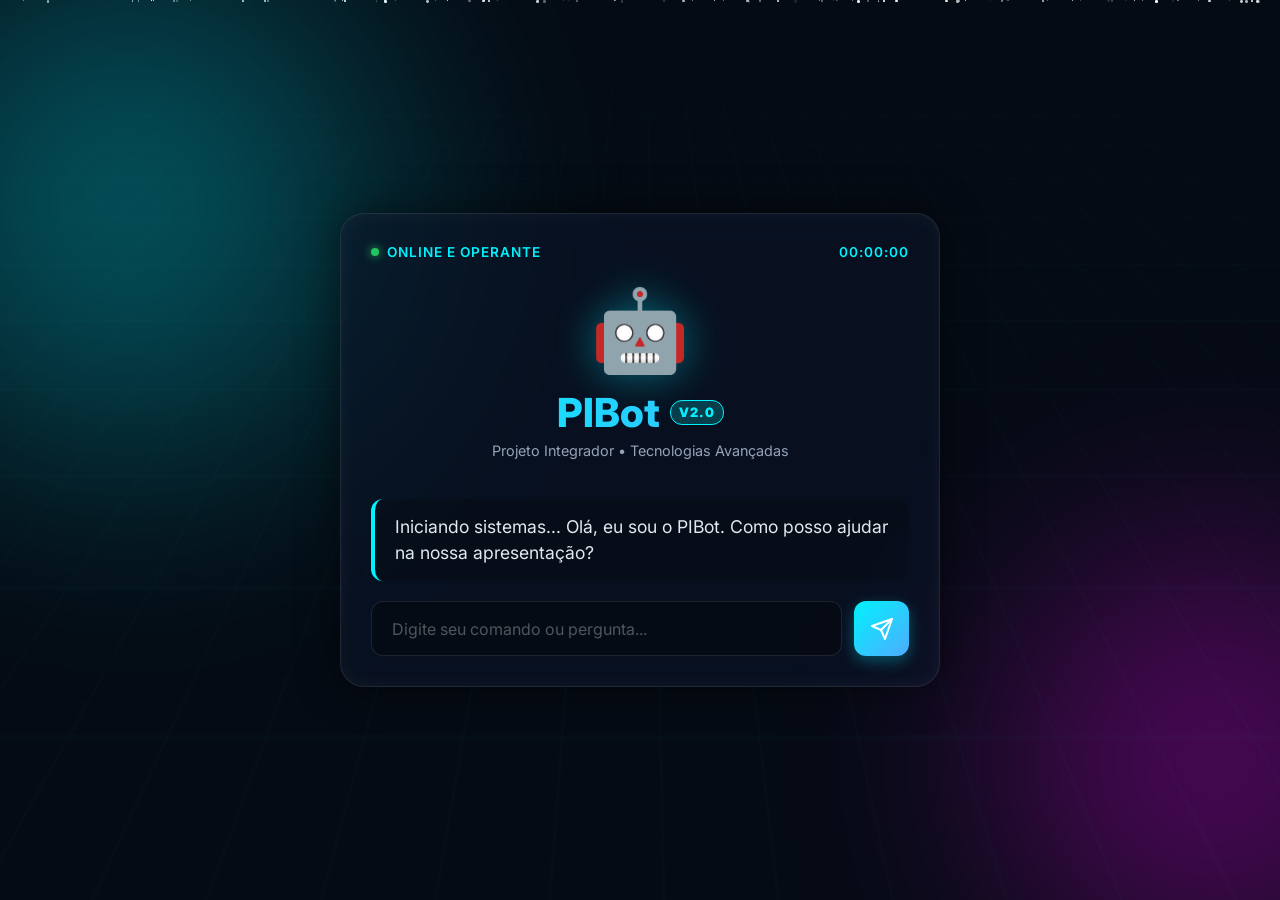
==== index.html @ 456660c0 "PIBot v2 SENAC" ====
<!DOCTYPE html>
<html lang="pt-BR">
<head>
    <meta charset="UTF-8">
    <meta name="viewport" content="width=device-width, initial-scale=1.0">
    <title>PIBot IA - Assistente Futurista</title>
    <!-- Fonts -->
    <link href="https://fonts.googleapis.com/css2?family=Inter:wght@400;600;800&display=swap" rel="stylesheet">
    <!-- Styles -->
    <link rel="stylesheet" href="styles/style.css">
</head>
<body>
    <!-- Background Layers -->
    <div class="stars-layer-1"></div>
    <div class="stars-layer-2"></div>
    <div class="stars-layer-3"></div>
    <div class="nebula nebula-1"></div>
    <div class="nebula nebula-2"></div>

    <div class="hologram-grid"></div>

    <!-- Main App Container -->
    <div class="container" id="app-container">
        
        <div class="header">
            <div class="status-indicator">
                <span class="dot"></span> Online e Operante
            </div>
            <div id="hora">00:00:00</div>
        </div>

        <div class="bot-area">
            <div class="robo" id="robo-avatar">🤖</div>
            <h1>PIBot <span class="badge">v2.0</span></h1>
            <div class="sub">Projeto Integrador • Tecnologias Avançadas</div>
        </div>

        <div class="media-container" id="media-container">
            <!-- Dynamic Content Injected Here -->
            <img id="media-image" src="" alt="Mídia Contextual" style="display: none;">
            <video id="media-video" autoplay loop muted playsinline style="display: none;"></video>
        </div>

        <div id="resposta" class="response-box">
            Iniciando sistemas... Olá, eu sou o PIBot. Como posso ajudar na nossa apresentação?
        </div>

        <div class="input-area">
            <input type="text" id="texto" placeholder="Digite seu comando ou pergunta..." autocomplete="off">
            <button id="btn-enviar">
                <svg width="24" height="24" viewBox="0 0 24 24" fill="none" stroke="currentColor" stroke-width="2" stroke-linecap="round" stroke-linejoin="round"><line x1="22" y1="2" x2="11" y2="13"></line><polygon points="22 2 15 22 11 13 2 9 22 2"></polygon></svg>
            </button>
        </div>

    </div>

    <!-- Scripts -->
    <script src="scripts/bot.js"></script>
</body>
</html>
---- styles/style.css ----
/* Import fonts in case HTML link fails */
@import url('https://fonts.googleapis.com/css2?family=Inter:wght@400;600;800&display=swap');

:root {
    --bg-dark: #050b14;
    --primary: #00f2fe;
    --primary-glow: rgba(0, 242, 254, 0.4);
    --secondary: #4facfe;
    --accent: #f0f;
    --glass-bg: rgba(10, 20, 40, 0.6);
    --glass-border: rgba(255, 255, 255, 0.1);
    --text-main: #ffffff;
    --text-muted: #94a3b8;
    --alert: #ef4444;
}

* {
    margin: 0;
    padding: 0;
    box-sizing: border-box;
    font-family: 'Inter', sans-serif;
}

body {
    min-height: 100vh;
    overflow-x: hidden;
    overflow-y: auto;
    display: flex;
    justify-content: center;
    align-items: center;
    background-color: var(--bg-dark);
    color: var(--text-main);
    position: relative;
    transition: background-color 0.5s ease;
    padding: 20px 0;
}

/* Background Effects */
.stars-layer-1, .stars-layer-2, .stars-layer-3 {
    position: fixed;
    inset: 0;
    overflow: hidden;
    z-index: 0;
}

/* Dynamic Stars generated in JS */
.star {
    position: absolute;
    background: white;
    border-radius: 50%;
    animation: parallax linear infinite;
}

@keyframes parallax {
    from { transform: translateY(-100vh); }
    to { transform: translateY(100vh); }
}

.nebula {
    position: fixed;
    border-radius: 50%;
    filter: blur(100px);
    opacity: 0.4;
    z-index: 0;
    animation: drift 20s infinite alternate linear;
}

.nebula-1 {
    width: 60vw;
    height: 60vw;
    background: radial-gradient(circle, var(--primary) 0%, transparent 70%);
    top: -20%;
    left: -20%;
}

.nebula-2 {
    width: 50vw;
    height: 50vw;
    background: radial-gradient(circle, var(--accent) 0%, transparent 70%);
    bottom: -20%;
    right: -20%;
    animation-delay: -5s;
}

@keyframes drift {
    0% { transform: translate(0, 0) scale(1); }
    100% { transform: translate(10vw, 5vh) scale(1.1); }
}

.hologram-grid {
    position: fixed;
    inset: 0;
    background-image: 
        linear-gradient(rgba(0, 242, 254, 0.05) 1px, transparent 1px),
        linear-gradient(90deg, rgba(0, 242, 254, 0.05) 1px, transparent 1px);
    background-size: 50px 50px;
    transform: perspective(500px) rotateX(60deg) translateY(-100px) translateZ(-200px);
    transform-origin: center top;
    opacity: 0.3;
    z-index: 0;
}

/* Main Container (Glassmorphism) */
.container {
    position: relative;
    width: min(95vw, 600px);
    padding: 30px;
    border-radius: 24px;
    background: var(--glass-bg);
    backdrop-filter: blur(20px);
    -webkit-backdrop-filter: blur(20px);
    border: 1px solid var(--glass-border);
    box-shadow: 0 0 40px rgba(0, 0, 0, 0.5), inset 0 0 20px rgba(255, 255, 255, 0.05);
    z-index: 2;
    display: flex;
    flex-direction: column;
    gap: 20px;
    transition: all 0.4s cubic-bezier(0.175, 0.885, 0.32, 1.275);
}

.header {
    display: flex;
    justify-content: space-between;
    align-items: center;
    font-size: 0.85rem;
    color: var(--primary);
    font-weight: 600;
    letter-spacing: 1px;
    text-transform: uppercase;
}

.status-indicator {
    display: flex;
    align-items: center;
    gap: 8px;
}

.dot {
    width: 8px;
    height: 8px;
    background-color: #22c55e;
    border-radius: 50%;
    box-shadow: 0 0 10px #22c55e;
    animation: pulse 2s infinite;
}

@keyframes pulse {
    0% { opacity: 1; box-shadow: 0 0 10px #22c55e; }
    50% { opacity: 0.4; box-shadow: 0 0 2px #22c55e; }
    100% { opacity: 1; box-shadow: 0 0 10px #22c55e; }
}

/* Bot Area */
.bot-area {
    text-align: center;
}

.robo {
    font-size: 5rem;
    margin-bottom: 10px;
    display: inline-block;
    filter: drop-shadow(0 0 20px var(--primary-glow));
    animation: hoverBot 3s infinite ease-in-out;
}

@keyframes hoverBot {
    0%, 100% { transform: translateY(0); }
    50% { transform: translateY(-15px); }
}

h1 {
    font-size: 2.5rem;
    font-weight: 800;
    background: linear-gradient(to right, var(--primary), var(--secondary));
    -webkit-background-clip: text;
    -webkit-text-fill-color: transparent;
    display: flex;
    align-items: center;
    justify-content: center;
    gap: 10px;
}

.badge {
    font-size: 0.8rem;
    background: rgba(0, 242, 254, 0.2);
    color: var(--primary);
    padding: 4px 8px;
    border-radius: 12px;
    border: 1px solid var(--primary);
    -webkit-text-fill-color: initial;
    text-transform: uppercase;
    letter-spacing: 1px;
}

.sub {
    color: var(--text-muted);
    font-size: 0.9rem;
    margin-top: 5px;
}

/* Media Container */
.media-container {
    width: 100%;
    border-radius: 16px;
    overflow: hidden;
    display: flex;
    justify-content: center;
    align-items: center;
    transition: all 0.3s ease;
    max-height: 0;
    opacity: 0;
}

.media-container.active {
    max-height: 300px;
    opacity: 1;
    margin: 10px 0;
    box-shadow: 0 10px 30px rgba(0,0,0,0.5);
    border: 1px solid var(--glass-border);
}

.media-container img, .media-container video {
    width: 100%;
    height: auto;
    max-height: 250px;
    object-fit: cover;
}

/* Response Box */
.response-box {
    background: rgba(0, 0, 0, 0.2);
    border-radius: 12px;
    padding: 15px 20px;
    font-size: 1.1rem;
    line-height: 1.5;
    color: #e2e8f0;
    border-left: 4px solid var(--primary);
    min-height: 60px;
    display: flex;
    align-items: center;
}

/* Input Area */
.input-area {
    display: flex;
    gap: 12px;
    position: relative;
}

input {
    flex: 1;
    background: rgba(0, 0, 0, 0.3);
    border: 1px solid rgba(255, 255, 255, 0.1);
    border-radius: 12px;
    padding: 0 20px;
    height: 55px;
    color: white;
    font-size: 1rem;
    outline: none;
    transition: all 0.3s ease;
}

input:focus {
    border-color: var(--primary);
    box-shadow: 0 0 15px var(--primary-glow);
    background: rgba(0, 0, 0, 0.5);
}

input::placeholder {
    color: rgba(255, 255, 255, 0.3);
}

button {
    width: 55px;
    height: 55px;
    border-radius: 12px;
    border: none;
    background: linear-gradient(135deg, var(--primary), var(--secondary));
    color: white;
    cursor: pointer;
    display: flex;
    justify-content: center;
    align-items: center;
    transition: all 0.3s ease;
    box-shadow: 0 5px 15px rgba(0, 242, 254, 0.3);
}

button:hover {
    transform: translateY(-2px);
    box-shadow: 0 8px 20px rgba(0, 242, 254, 0.5);
}

button:active {
    transform: translateY(1px);
}

/* --- SECURITY SCENE (EASTER EGG) --- */
body.alert-mode {
    background-color: #2a0000;
}

body.alert-mode .nebula-1, body.alert-mode .nebula-2 {
    background: radial-gradient(circle, #ff0000 0%, transparent 70%);
    animation: pulseAlert 1s infinite alternate;
}

body.alert-mode .container {
    border-color: #ff0000;
    box-shadow: 0 0 50px rgba(255, 0, 0, 0.5);
}

body.alert-mode .header {
    color: #ff0000;
}

body.alert-mode .dot {
    background-color: #ff0000;
    box-shadow: 0 0 10px #ff0000;
}

body.alert-mode h1 {
    background: #ff0000;
    -webkit-background-clip: text;
}

body.alert-mode .badge {
    background: rgba(255, 0, 0, 0.2);
    color: #ff0000;
    border-color: #ff0000;
}

body.alert-mode .response-box {
    border-left-color: #ff0000;
    color: #ff6b6b;
    font-weight: bold;
}

body.alert-mode button {
    background: #ff0000;
    box-shadow: 0 5px 15px rgba(255, 0, 0, 0.3);
}

@keyframes pulseAlert {
    0% { opacity: 0.3; }
    100% { opacity: 0.8; }
}

.run-away {
    animation: runAway 1.5s forwards cubic-bezier(0.5, 0, 0.1, 1);
}

@keyframes runAway {
    0% { transform: translateX(0) scale(1); }
    20% { transform: translateX(-20px) scale(1.1) rotate(-10deg); } /* Prepare to run */
    100% { transform: translateX(1000px) scale(0.5) rotate(20deg); opacity: 0; }
}

@media(max-width: 600px) {
    .container {
        width: 95vw;
        padding: 16px;
        gap: 16px;
    }
    .robo { 
        font-size: 3.5rem; 
        margin-bottom: 5px;
    }
    h1 { 
        font-size: 1.8rem; 
    }
    .badge {
        font-size: 0.7rem;
        padding: 2px 6px;
    }
    .response-box {
        font-size: 0.95rem;
        padding: 12px 16px;
        min-height: 50px;
    }
    input {
        height: 50px;
        padding: 0 15px;
        font-size: 0.95rem;
    }
    button {
        width: 50px;
        height: 50px;
    }
    .media-container.active {
        max-height: 180px;
    }
    .media-container img, .media-container video {
        max-height: 160px;
    }
}

@media(max-width: 400px) {
    .container {
        padding: 12px;
        gap: 12px;
    }
    .robo { 
        font-size: 3rem; 
    }
    h1 { 
        font-size: 1.5rem; 
    }
    .sub {
        font-size: 0.8rem;
    }
    .response-box {
        font-size: 0.9rem;
    }
}

/* Responsividade para telas de baixa altura (como celulares em modo paisagem) */
@media(max-height: 650px) {
    body {
        padding: 10px 0;
    }
    .container {
        gap: 10px;
        padding: 15px;
    }
    .robo {
        font-size: 2.5rem;
        margin-bottom: 2px;
    }
    h1 {
        font-size: 1.6rem;
    }
    .sub {
        font-size: 0.8rem;
    }
    .media-container.active {
        max-height: 120px;
        margin: 5px 0;
    }
    .media-container img, .media-container video {
        max-height: 100px;
    }
    .response-box {
        font-size: 0.95rem;
        padding: 8px 12px;
        min-height: 40px;
    }
    input, button {
        height: 45px;
    }
}
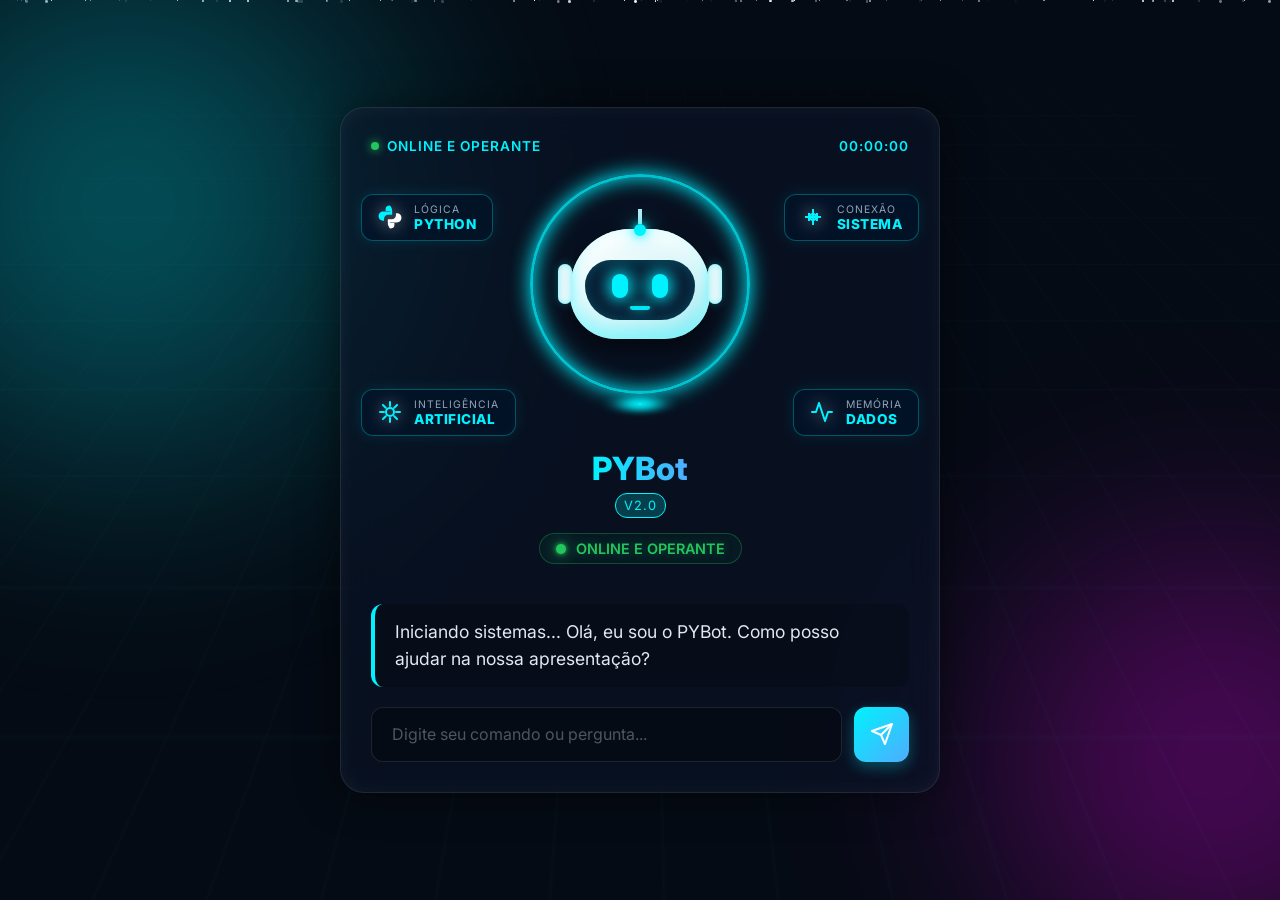
==== commit d0e1202f: "feat: aprimora interface do PYBot, segurança, IA e dashboard admin" ====
--- a/index.html
+++ b/index.html
@@ -3,23 +3,20 @@
 <head>
     <meta charset="UTF-8">
     <meta name="viewport" content="width=device-width, initial-scale=1.0">
-    <title>PIBot IA - Assistente Futurista</title>
-    <!-- Fonts -->
+    <title>PYBot IA - Assistente Futurista</title>
     <link href="https://fonts.googleapis.com/css2?family=Inter:wght@400;600;800&display=swap" rel="stylesheet">
-    <!-- Styles -->
     <link rel="stylesheet" href="styles/style.css">
+    <link rel="icon" href="assets/images/favicon.ico">
 </head>
 <body>
-    <!-- Background Layers -->
+
     <div class="stars-layer-1"></div>
     <div class="stars-layer-2"></div>
     <div class="stars-layer-3"></div>
     <div class="nebula nebula-1"></div>
     <div class="nebula nebula-2"></div>
-
     <div class="hologram-grid"></div>
 
-    <!-- Main App Container -->
     <div class="container" id="app-container">
         
         <div class="header">
@@ -30,31 +27,109 @@
         </div>
 
         <div class="bot-area">
-            <div class="robo" id="robo-avatar">🤖</div>
-            <h1>PIBot <span class="badge">v2.0</span></h1>
-            <div class="sub">Projeto Integrador • Tecnologias Avançadas</div>
+            <div class="floating-panel panel-left-top">
+                <div class="panel-icon">
+                    <svg viewBox="0 0 118 118" width="24" height="24" xmlns="http://www.w3.org/2000/svg">
+                      <path fill="var(--primary)" d="M58.9,2.8C46.8,2.8,37.3,8.7,37.3,18.8v10.5h22.6v3.2H25.3C13.2,32.5,2.8,42.4,2.8,55.5c0,13,9.5,21.7,21.7,21.7h5.4v-9.5c0-11,8.9-19.9,19.9-19.9h19.9v-19.9C69.7,14,58.9,2.8,58.9,2.8z"/>
+                      <path fill="#ffffff" d="M58.9,115.2c12.1,0,21.7-5.9,21.7-16v-10.5H58.1v-3.2h34.6c12.1,0,22.6-9.9,22.6-23c0-13-9.5-21.7-21.7-21.7h-5.4v9.5c0,11-8.9,19.9-19.9,19.9H48.4v19.9C48.4,104,58.9,115.2,58.9,115.2z"/>
+                    </svg>
+                </div>
+                <div class="panel-info">
+                    <span class="panel-label">LÓGICA</span>
+                    <span class="panel-value">PYTHON</span>
+                </div>
+            </div>
+            
+            <div class="floating-panel panel-left-bottom">
+                <div class="panel-icon">
+                    <svg width="24" height="24" fill="none" stroke="var(--primary)" stroke-width="2" stroke-linecap="round" stroke-linejoin="round" viewBox="0 0 24 24"><path d="M12 2v4M12 18v4M4.93 4.93l2.83 2.83M16.24 16.24l2.83 2.83M2 12h4M18 12h4M4.93 19.07l2.83-2.83M16.24 7.76l2.83-2.83M12 8a4 4 0 1 0 0 8 4 4 0 0 0 0-8z"/></svg>
+                </div>
+                <div class="panel-info">
+                    <span class="panel-label">INTELIGÊNCIA</span>
+                    <span class="panel-value">ARTIFICIAL</span>
+                </div>
+            </div>
+
+            <div id="robo-avatar" class="robo">
+                
+                <div class="holo-base">
+                    <div class="base-ring"></div>
+                    <div class="base-ring delay"></div>
+                    <div class="base-center"></div>
+                </div>
+
+                <div class="robo-halo"></div>
+
+                <div class="robo-head">
+                    <div class="antenna">
+                        <div class="antenna-stick"></div>
+                        <div class="antenna-ball"></div>
+                    </div>
+                    <div class="ear left-ear"></div>
+                    <div class="ear right-ear"></div>
+                    <div class="face">
+                        <div class="visor"></div>
+                        <div class="eyes">
+                            <div class="eye left-eye"></div>
+                            <div class="eye right-eye"></div>
+                        </div>
+                        <div class="mouth"></div>
+                    </div>
+                </div>
+
+            </div>
+
+            <div class="floating-panel panel-right-top">
+                <div class="panel-icon">
+                    <svg width="24" height="24" fill="none" stroke="var(--primary)" stroke-width="2" viewBox="0 0 24 24"><path d="M8 8v8M16 8v8M4 12h16M12 4v16"/><circle cx="12" cy="12" r="3"/></svg>
+                </div>
+                <div class="panel-info">
+                    <span class="panel-label">CONEXÃO</span>
+                    <span class="panel-value">SISTEMA</span>
+                </div>
+            </div>
+
+            <div class="floating-panel panel-right-bottom">
+                <div class="panel-icon">
+                    <svg width="24" height="24" fill="none" stroke="var(--primary)" stroke-width="2" stroke-linecap="round" stroke-linejoin="round" viewBox="0 0 24 24"><path d="M22 12h-4l-3 9L9 3l-3 9H2"/></svg>
+                </div>
+                <div class="panel-info">
+                    <span class="panel-label">MEMÓRIA</span>
+                    <span class="panel-value">DADOS</span>
+                </div>
+            </div>
+
+            <div class="bot-title-area">
+                <h1>PYBot</h1>
+                <span class="badge">v2.0</span>
+            </div>
+            <div class="sub" id="system-status">
+                <span class="status-ping"></span>
+                <span id="status-text-content">ONLINE E OPERANTE</span>
+            </div>
         </div>
 
         <div class="media-container" id="media-container">
-            <!-- Dynamic Content Injected Here -->
             <img id="media-image" src="" alt="Mídia Contextual" style="display: none;">
             <video id="media-video" autoplay loop muted playsinline style="display: none;"></video>
         </div>
 
         <div id="resposta" class="response-box">
-            Iniciando sistemas... Olá, eu sou o PIBot. Como posso ajudar na nossa apresentação?
+            Iniciando sistemas... Olá, eu sou o PYBot. Como posso ajudar na nossa apresentação?
         </div>
 
         <div class="input-area">
             <input type="text" id="texto" placeholder="Digite seu comando ou pergunta..." autocomplete="off">
-            <button id="btn-enviar">
-                <svg width="24" height="24" viewBox="0 0 24 24" fill="none" stroke="currentColor" stroke-width="2" stroke-linecap="round" stroke-linejoin="round"><line x1="22" y1="2" x2="11" y2="13"></line><polygon points="22 2 15 22 11 13 2 9 22 2"></polygon></svg>
+            <button id="btn-enviar" type="button">
+                <svg width="24" height="24" viewBox="0 0 24 24" fill="none" stroke="currentColor" stroke-width="2" stroke-linecap="round" stroke-linejoin="round">
+                    <line x1="22" y1="2" x2="11" y2="13"></line>
+                    <polygon points="22 2 15 22 11 13 2 9 22 2"></polygon>
+                </svg>
             </button>
         </div>
 
     </div>
 
-    <!-- Scripts -->
     <script src="scripts/bot.js"></script>
 </body>
 </html>
--- a/styles/style.css
+++ b/styles/style.css
@@ -1,4 +1,3 @@
-/* Import fonts in case HTML link fails */
 @import url('https://fonts.googleapis.com/css2?family=Inter:wght@400;600;800&display=swap');
 
 :root {
@@ -35,7 +34,6 @@
     padding: 20px 0;
 }
 
-/* Background Effects */
 .stars-layer-1, .stars-layer-2, .stars-layer-3 {
     position: fixed;
     inset: 0;
@@ -43,7 +41,6 @@
     z-index: 0;
 }
 
-/* Dynamic Stars generated in JS */
 .star {
     position: absolute;
     background: white;
@@ -100,7 +97,6 @@
     z-index: 0;
 }
 
-/* Main Container (Glassmorphism) */
 .container {
     position: relative;
     width: min(95vw, 600px);
@@ -150,34 +146,163 @@
     100% { opacity: 1; box-shadow: 0 0 10px #22c55e; }
 }
 
-/* Bot Area */
 .bot-area {
+    position: relative;
     text-align: center;
+    display: flex;
+    flex-direction: column;
+    align-items: center;
+    justify-content: center;
+    min-height: 280px;
 }
 
 .robo {
-    font-size: 5rem;
-    margin-bottom: 10px;
-    display: inline-block;
-    filter: drop-shadow(0 0 20px var(--primary-glow));
-    animation: hoverBot 3s infinite ease-in-out;
+    position: relative;
+    width: 220px;
+    height: 250px;
+    margin: 0 auto 15px auto;
+    display: flex;
+    flex-direction: column;
+    align-items: center;
+    justify-content: center;
+    isolation: isolate;
+    animation: hoverBot 4s ease-in-out infinite;
+}
+
+/* Base Rings */
+.holo-base {
+    position: absolute;
+    bottom: -10px;
+    width: 180px;
+    height: 60px;
+    z-index: 0;
+    display: flex;
+    justify-content: center;
+    align-items: center;
+    transform: rotateX(70deg);
+}
+
+.base-ring {
+    position: absolute;
+    border-radius: 50%;
+    border: 2px solid #00f2fe;
+    box-shadow: 0 0 15px #00f2fe, inset 0 0 15px #00f2fe;
+    animation: ripple 3s infinite linear;
+}
+
+.base-ring.delay {
+    animation-delay: -1.5s;
+}
+
+@keyframes ripple {
+    0% { width: 0px; height: 0px; opacity: 1; }
+    100% { width: 180px; height: 180px; opacity: 0; }
+}
+
+.base-center {
+    width: 40px;
+    height: 40px;
+    background: #00f2fe;
+    border-radius: 50%;
+    filter: blur(10px);
+}
+
+/* Halo Ring */
+.robo-halo {
+    position: absolute;
+    width: 220px;
+    height: 220px;
+    top: 0;
+    border-radius: 50%;
+    border: 3px solid rgba(0,242,254,0.8);
+    box-shadow: 0 0 20px #00f2fe, inset 0 0 20px #00f2fe;
+    z-index: 1;
+}
+
+/* Robot Head */
+.robo-head {
+    position: relative;
+    width: 140px;
+    height: 110px;
+    background: linear-gradient(135deg, #ffffff 0%, #e0f7fa 50%, #b2ebf2 100%);
+    border-radius: 60px 60px 45px 45px;
+    box-shadow: 0 10px 20px rgba(0, 0, 0, 0.5), inset 0 -10px 20px rgba(0, 242, 254, 0.4), inset 0 10px 20px rgba(255, 255, 255, 0.9);
+    z-index: 5;
+    display: flex;
+    justify-content: center;
+    margin-top: -30px;
+}
+
+/* Ears */
+.ear {
+    position: absolute;
+    top: 50%;
+    transform: translateY(-50%);
+    width: 14px;
+    height: 40px;
+    background: #e0f7fa;
+    border-radius: 10px;
+    box-shadow: inset 0 0 5px rgba(0, 242, 254, 0.5), 0 0 10px rgba(0, 242, 254, 0.3);
+}
+
+.left-ear { left: -12px; }
+.right-ear { right: -12px; }
+
+/* Antenna */
+.antenna {
+    position: absolute;
+    top: -20px;
+    display: flex;
+    flex-direction: column;
+    align-items: center;
+}
+
+.antenna-stick {
+    width: 4px;
+    height: 15px;
+    background: #b2ebf2;
+}
+
+.antenna-ball {
+    width: 12px;
+    height: 12px;
+    background: #00f2fe;
+    border-radius: 50%;
+    box-shadow: 0 0 10px #00f2fe, 0 0 20px rgba(0,242,254,0.8);
 }
 
 @keyframes hoverBot {
     0%, 100% { transform: translateY(0); }
-    50% { transform: translateY(-15px); }
+    50% { transform: translateY(-10px); }
 }
 
 h1 {
     font-size: 2.5rem;
     font-weight: 800;
     background: linear-gradient(to right, var(--primary), var(--secondary));
+    background-clip: text;
     -webkit-background-clip: text;
+    color: transparent;
     -webkit-text-fill-color: transparent;
     display: flex;
     align-items: center;
     justify-content: center;
     gap: 10px;
+}
+
+.bot-title-area {
+    display: flex;
+    flex-direction: column;
+    align-items: center;
+    gap: 5px;
+    margin-top: 10px;
+    position: relative;
+    z-index: 10;
+}
+
+.bot-title-area h1 {
+    font-size: 2rem;
+    margin-bottom: 0;
 }
 
 .badge {
@@ -198,7 +323,144 @@
     margin-top: 5px;
 }
 
-/* Media Container */
+/* Floating Panels */
+.floating-panel {
+    position: absolute;
+    display: flex;
+    align-items: center;
+    gap: 12px;
+    background: rgba(0, 20, 40, 0.7);
+    border: 1px solid rgba(0, 242, 254, 0.3);
+    border-radius: 12px;
+    padding: 8px 16px;
+    box-shadow: 0 0 15px rgba(0, 242, 254, 0.1);
+    backdrop-filter: blur(10px);
+    transition: all 0.3s ease;
+    animation: panelFloat 4s ease-in-out infinite;
+    z-index: 10;
+}
+
+.floating-panel:hover {
+    transform: scale(1.05);
+    box-shadow: 0 0 25px rgba(0, 242, 254, 0.4);
+    border-color: rgba(0, 242, 254, 0.8);
+}
+
+.panel-icon {
+    font-size: 1.5rem;
+    display: flex;
+    align-items: center;
+    justify-content: center;
+    filter: drop-shadow(0 0 8px rgba(255,255,255,0.5));
+}
+
+.panel-info {
+    display: flex;
+    flex-direction: column;
+    text-align: left;
+}
+
+.panel-label {
+    font-size: 0.65rem;
+    color: var(--text-muted);
+    letter-spacing: 1px;
+}
+
+.panel-value {
+    font-size: 0.85rem;
+    font-weight: 800;
+    color: var(--primary);
+    letter-spacing: 0.5px;
+}
+
+/* Specific Positions */
+.panel-left-top {
+    top: 5%;
+    left: -10px;
+    animation-delay: 0s;
+}
+
+.panel-left-bottom {
+    top: 55%;
+    left: -10px;
+    animation-delay: 1s;
+}
+
+.panel-right-top {
+    top: 5%;
+    right: -10px;
+    animation-delay: 0.5s;
+}
+
+.panel-right-bottom {
+    top: 55%;
+    right: -10px;
+    animation-delay: 1.5s;
+}
+
+@keyframes panelFloat {
+    0%, 100% { transform: translateY(0); }
+    50% { transform: translateY(-8px); }
+}
+
+.bot-area.respondendo .floating-panel {
+    animation: panelFloat 4s ease-in-out infinite, panelBlink 0.5s infinite alternate;
+}
+
+@keyframes panelBlink {
+    0% { box-shadow: 0 0 15px rgba(0, 242, 254, 0.1); border-color: rgba(0, 242, 254, 0.3); filter: brightness(1); }
+    100% { box-shadow: 0 0 35px rgba(0, 242, 254, 0.8); border-color: rgba(0, 242, 254, 1); filter: brightness(1.3); }
+}
+
+#system-status {
+    display: flex;
+    align-items: center;
+    justify-content: center;
+    gap: 10px;
+    transition: all 0.3s ease;
+    margin-top: 15px;
+    font-weight: 600;
+    color: #22c55e;
+    text-shadow: 0 0 10px rgba(34, 197, 94, 0.4);
+    border: 1px solid rgba(34, 197, 94, 0.3);
+    padding: 6px 16px;
+    border-radius: 20px;
+    background: rgba(34, 197, 94, 0.05);
+}
+
+.status-ping {
+    width: 10px;
+    height: 10px;
+    border-radius: 50%;
+    background: #22c55e;
+    box-shadow: 0 0 5px #22c55e, 0 0 15px #22c55e;
+    animation: pingStatus 1.5s infinite;
+}
+
+@keyframes pingStatus {
+    0%, 100% { transform: scale(1); opacity: 1; }
+    50% { transform: scale(1.4); opacity: 0.6; }
+}
+
+#system-status.respondendo {
+    color: var(--primary);
+    text-shadow: 0 0 10px rgba(0, 242, 254, 0.4);
+    border-color: rgba(0, 242, 254, 0.3);
+    background: rgba(0, 242, 254, 0.05);
+    letter-spacing: 1px;
+}
+
+#system-status.respondendo .status-ping {
+    background: var(--primary);
+    box-shadow: 0 0 10px var(--primary), 0 0 25px var(--primary);
+    animation: responderPulse 0.4s infinite;
+}
+
+@keyframes responderPulse {
+    0%, 100% { transform: scale(1); }
+    50% { transform: scale(1.8); }
+}
+
 .media-container {
     width: 100%;
     border-radius: 16px;
@@ -226,7 +488,6 @@
     object-fit: cover;
 }
 
-/* Response Box */
 .response-box {
     background: rgba(0, 0, 0, 0.2);
     border-radius: 12px;
@@ -240,7 +501,33 @@
     align-items: center;
 }
 
-/* Input Area */
+.cursor {
+    display: inline-block;
+    margin-left: 3px;
+    color: var(--primary);
+    animation: blinkCursor 0.8s infinite;
+    font-weight: bold;
+}
+
+@keyframes blinkCursor {
+    0%, 100% { opacity: 1; }
+    50% { opacity: 0; }
+}
+
+.response-box.respondendo {
+    box-shadow: 0 0 10px rgba(0, 242, 254, 0.15), 0 0 25px rgba(0, 242, 254, 0.08);
+    transition: all 0.2s ease;
+}
+
+.typing-text {
+    animation: fadeText 0.3s ease;
+}
+
+@keyframes fadeText {
+    from { opacity: 0.5; }
+    to { opacity: 1; }
+}
+
 .input-area {
     display: flex;
     gap: 12px;
@@ -273,6 +560,7 @@
 button {
     width: 55px;
     height: 55px;
+    flex-shrink: 0;
     border-radius: 12px;
     border: none;
     background: linear-gradient(135deg, var(--primary), var(--secondary));
@@ -294,7 +582,6 @@
     transform: translateY(1px);
 }
 
-/* --- SECURITY SCENE (EASTER EGG) --- */
 body.alert-mode {
     background-color: #2a0000;
 }
@@ -320,7 +607,10 @@
 
 body.alert-mode h1 {
     background: #ff0000;
+    background-clip: text;
     -webkit-background-clip: text;
+    color: transparent;
+    -webkit-text-fill-color: transparent;
 }
 
 body.alert-mode .badge {
@@ -351,19 +641,148 @@
 
 @keyframes runAway {
     0% { transform: translateX(0) scale(1); }
-    20% { transform: translateX(-20px) scale(1.1) rotate(-10deg); } /* Prepare to run */
+    20% { transform: translateX(-20px) scale(1.1) rotate(-10deg); }
     100% { transform: translateX(1000px) scale(0.5) rotate(20deg); opacity: 0; }
+}
+
+.face {
+    position: absolute;
+    top: 55%;
+    left: 50%;
+    transform: translate(-50%, -50%);
+    width: 110px;
+    height: 60px;
+    background: #0a1128;
+    border-radius: 30px 30px 40px 40px;
+    box-shadow: inset 0 0 15px rgba(0, 242, 254, 0.3);
+    display: flex;
+    flex-direction: column;
+    align-items: center;
+    justify-content: center;
+    gap: 8px;
+    overflow: hidden;
+    z-index: 50;
+    pointer-events: none;
+}
+
+.visor {
+    display: none;
+}
+
+.eyes {
+    display: flex;
+    gap: 24px;
+    z-index: 2;
+    margin-top: 5px;
+}
+
+.eye {
+    width: 16px;
+    height: 24px;
+    border-radius: 10px;
+    background: #00f2fe;
+    box-shadow: 0 0 15px #00f2fe, 0 0 25px rgba(0,242,254,1);
+    animation: blinkEye 4s infinite;
+}
+
+.mouth {
+    width: 20px;
+    height: 4px;
+    border-radius: 5px;
+    background: rgba(0,242,254,0.95);
+    box-shadow: 0 0 10px rgba(0,242,254,0.8);
+    transition: all 0.2s ease;
+    z-index: 2;
+    border-bottom-left-radius: 10px;
+    border-bottom-right-radius: 10px;
+}
+
+@keyframes blinkEye {
+    0%, 45%, 55%, 100% { transform: scaleY(1); }
+    50% { transform: scaleY(0.1); }
+}
+
+@keyframes talk {
+    from { width: 15px; height: 3px; }
+    to { width: 25px; height: 8px; }
+}
+
+@keyframes coreFloat {
+    0%, 100% { transform: translate(-50%, -50%) translateY(0px); }
+    50% { transform: translate(-50%, -50%) translateY(-8px); }
+}
+
+@keyframes corePulse {
+    from { transform: scale(1); }
+    to { transform: scale(1.15); }
+}
+
+@keyframes rotateRing {
+    from { transform: rotate(0deg); }
+    to { transform: rotate(360deg); }
+}
+
+@keyframes rotateReverse {
+    from { transform: rotate(360deg); }
+    to { transform: rotate(0deg); }
+}
+
+@keyframes energyPulse {
+    from { opacity: 0.3; }
+    to { opacity: 1; }
+}
+
+@keyframes orbitParticle {
+    from { transform: rotate(0deg) translateY(-60px) rotate(0deg); }
+    to { transform: rotate(360deg) translateY(-60px) rotate(-360deg); }
+}
+
+@keyframes auraPulse {
+    from { transform: scale(1); opacity: 0.5; }
+    to { transform: scale(1.1); opacity: 1; }
+}
+
+.robo.talking .mouth {
+    animation: talk 0.25s infinite alternate;
+}
+
+.robo.thinking .eye {
+    animation: blinkEye 1s infinite, eyeGlow 0.5s infinite alternate;
+}
+
+@keyframes eyeGlow {
+    from { box-shadow: 0 0 5px #00f2fe; }
+    to { box-shadow: 0 0 20px #00f2fe, 0 0 40px rgba(0,242,254,0.8); }
+}
+
+@keyframes faceFloat {
+    0%, 100% { transform: translate(-50%, -50%) translateY(0px); }
+    50% { transform: translate(-50%, -50%) translateY(-3px); }
+}
+
+.robo.talking .eye {
+    transform: scale(1.2);
+    box-shadow: 0 0 15px #00f2fe, 0 0 35px rgba(0,242,254,1);
+}
+
+@keyframes roboGlow {
+    0% { filter: drop-shadow(0 0 10px rgba(0,242,254,0.4)); }
+    100% { filter: drop-shadow(0 0 20px rgba(0,242,254,0.7)); }
+}
+
+@keyframes scannerMove {
+    0% { top: -10%; }
+    100% { top: 110%; }
 }
 
 @media(max-width: 600px) {
     .container {
         width: 95vw;
-        padding: 16px;
+        padding: 20px;
         gap: 16px;
     }
     .robo { 
-        font-size: 3.5rem; 
-        margin-bottom: 5px;
+        transform: scale(0.85);
     }
     h1 { 
         font-size: 1.8rem; 
@@ -389,9 +808,6 @@
     .media-container.active {
         max-height: 180px;
     }
-    .media-container img, .media-container video {
-        max-height: 160px;
-    }
 }
 
 @media(max-width: 400px) {
@@ -400,7 +816,8 @@
         gap: 12px;
     }
     .robo { 
-        font-size: 3rem; 
+        transform: scale(0.75);
+        margin-bottom: 5px;
     }
     h1 { 
         font-size: 1.5rem; 
@@ -413,7 +830,6 @@
     }
 }
 
-/* Responsividade para telas de baixa altura (como celulares em modo paisagem) */
 @media(max-height: 650px) {
     body {
         padding: 10px 0;
@@ -423,7 +839,7 @@
         padding: 15px;
     }
     .robo {
-        font-size: 2.5rem;
+        transform: scale(0.7);
         margin-bottom: 2px;
     }
     h1 {
@@ -435,9 +851,6 @@
     .media-container.active {
         max-height: 120px;
         margin: 5px 0;
-    }
-    .media-container img, .media-container video {
-        max-height: 100px;
     }
     .response-box {
         font-size: 0.95rem;
@@ -447,4 +860,4 @@
     input, button {
         height: 45px;
     }
-}
+}
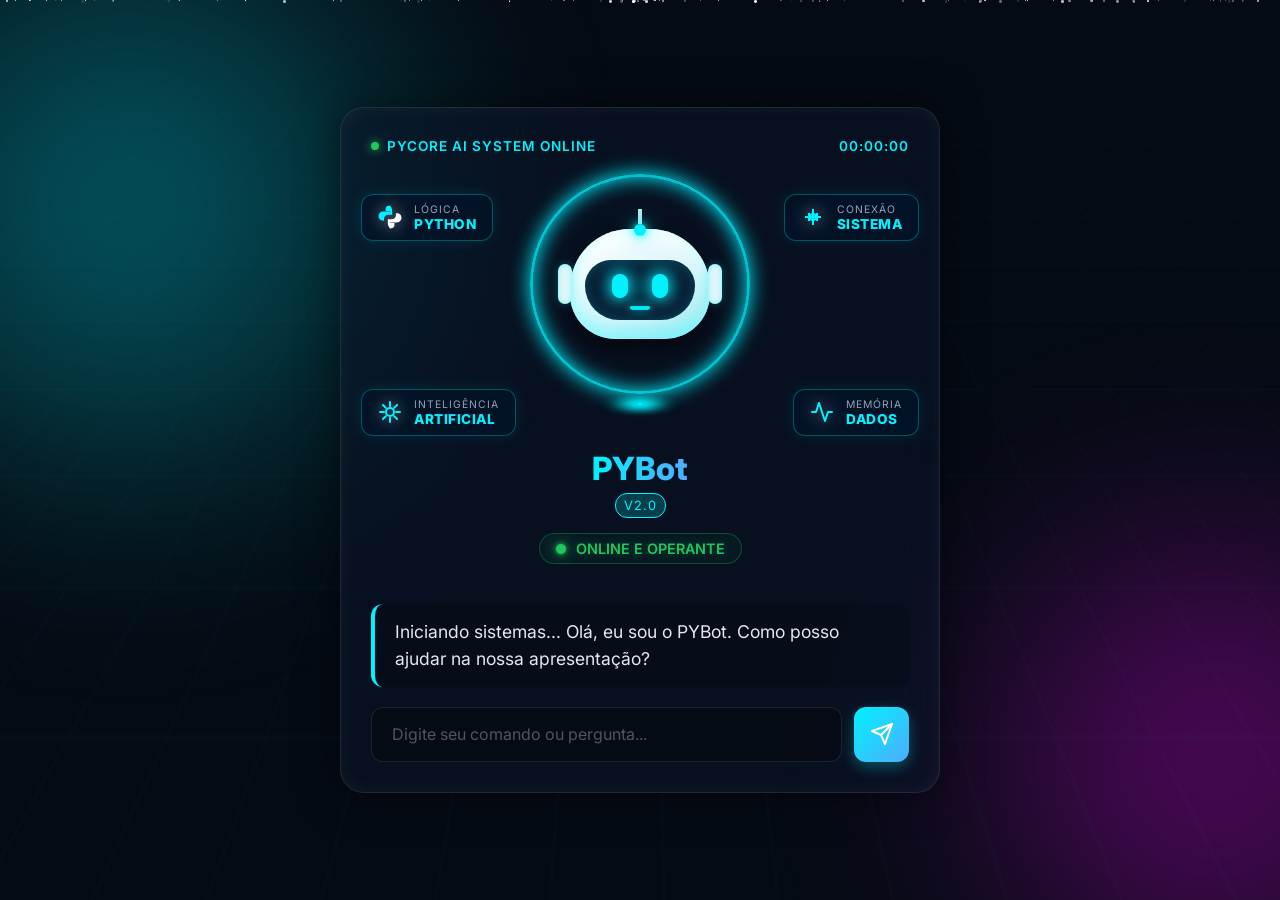
==== commit 8bb0dd99: "Atualização do projeto" ====
--- a/index.html
+++ b/index.html
@@ -21,7 +21,7 @@
         
         <div class="header">
             <div class="status-indicator">
-                <span class="dot"></span> Online e Operante
+                <span class="dot"></span> PYCORE AI SYSTEM ONLINE
             </div>
             <div id="hora">00:00:00</div>
         </div>
--- a/styles/style.css
+++ b/styles/style.css
@@ -636,13 +636,13 @@
 }
 
 .run-away {
-    animation: runAway 1.5s forwards cubic-bezier(0.5, 0, 0.1, 1);
-}
-
-@keyframes runAway {
-    0% { transform: translateX(0) scale(1); }
-    20% { transform: translateX(-20px) scale(1.1) rotate(-10deg); }
-    100% { transform: translateX(1000px) scale(0.5) rotate(20deg); opacity: 0; }
+    animation: activateShield 1.5s forwards cubic-bezier(0.5, 0, 0.1, 1);
+}
+
+@keyframes activateShield {
+    0% { transform: scale(1); filter: drop-shadow(0 0 0 red); }
+    50% { transform: scale(0.9); filter: drop-shadow(0 0 20px red); }
+    100% { transform: scale(1); filter: drop-shadow(0 0 50px red) drop-shadow(0 0 100px red); }
 }
 
 .face {
